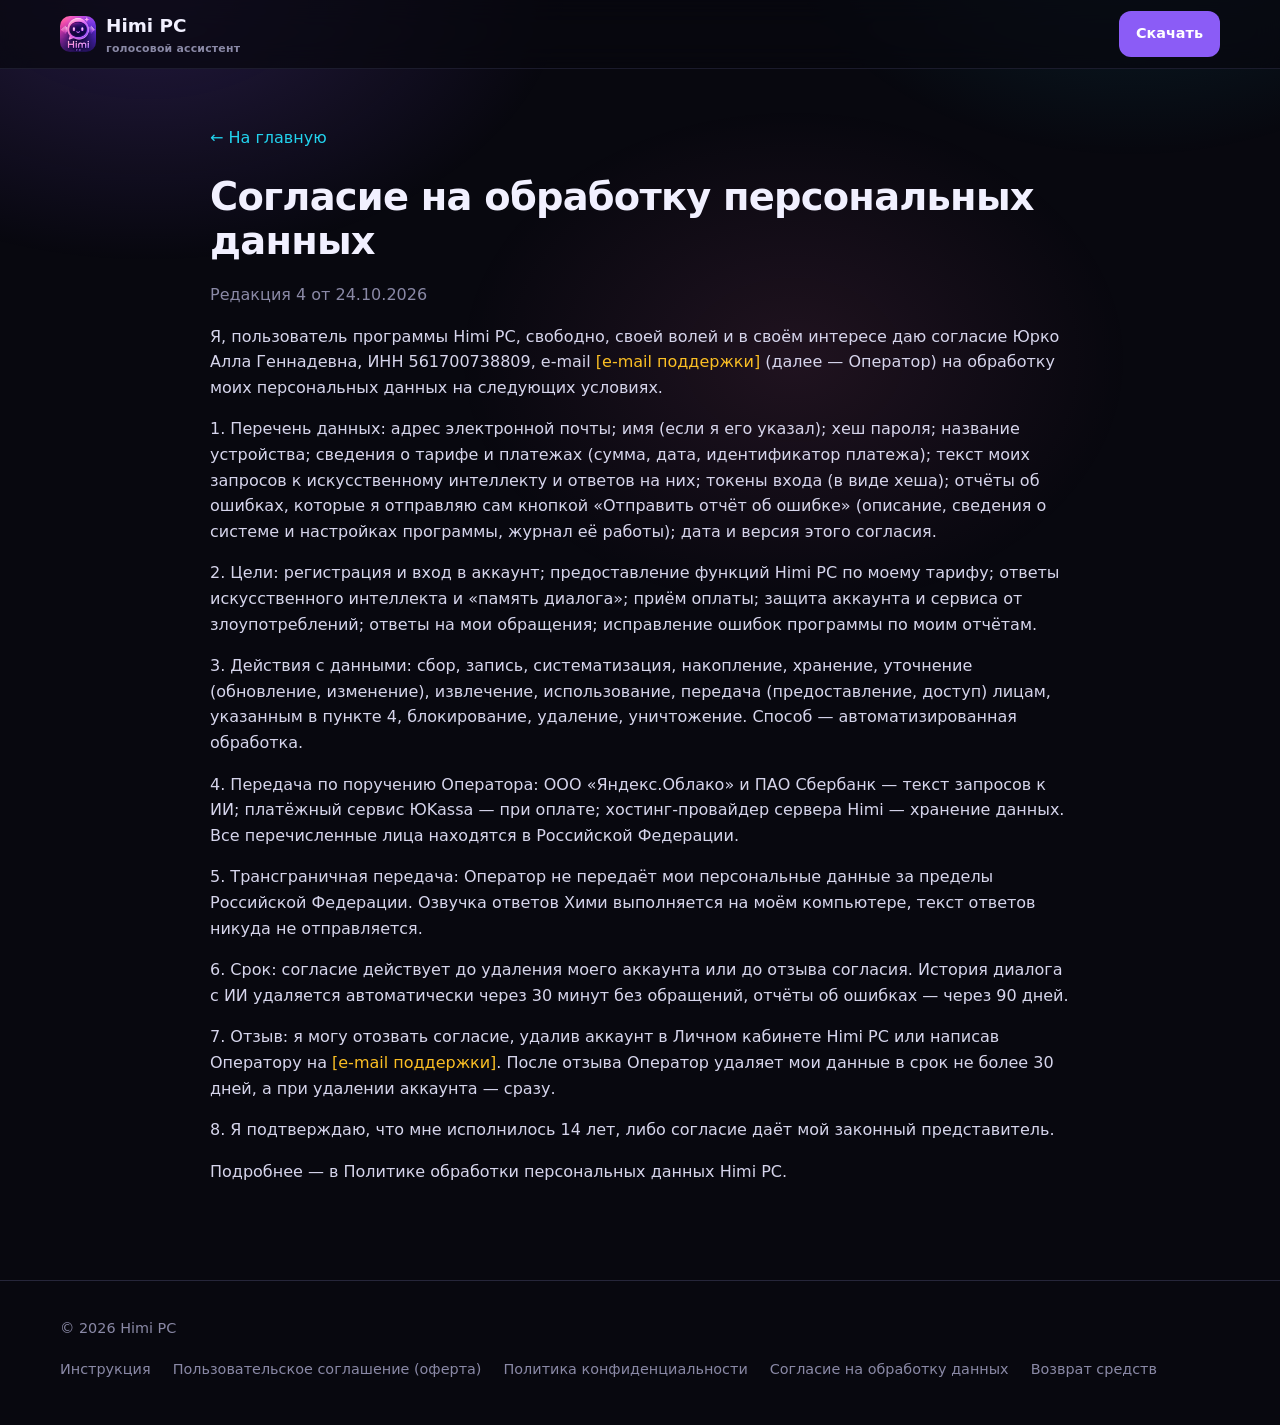
==== consent.html @ 586cf4ed "Сайт Himi PC" ====
<!doctype html>
<html lang="ru">
<head>
  <meta charset="utf-8">
  <meta http-equiv="Content-Security-Policy" content="default-src 'self'; script-src 'self'; style-src 'self'; img-src 'self' data:; font-src 'self'; connect-src 'none'; object-src 'none'; base-uri 'none'; form-action 'none'">
  <meta name="referrer" content="no-referrer">
  <meta name="viewport" content="width=device-width, initial-scale=1">
  <title>Согласие на обработку персональных данных — Himi PC</title>
  <meta name="theme-color" content="#08080F">
  <link rel="icon" href="assets/logo.ico">
  <link rel="stylesheet" href="style.css">
</head>
<body>
<div class="glow" aria-hidden="true"></div>
<header class="header">
  <div class="wrap">
    <a class="brand" href="index.html">
      <img src="assets/logo_64.png" alt="" width="36" height="36">
      <span>Himi PC<small>голосовой ассистент</small></span>
    </a>
    <a class="btn btn-sm ml-auto" href="index.html#download">Скачать</a>
  </div>
</header>
<main class="doc">
  <div class="wrap">
    <a class="back" href="index.html">← На главную</a>
    <h1>Согласие на обработку персональных данных</h1>
    <p class="edition">Редакция 4 от 24.10.2026</p>
    <p>Я, пользователь программы Himi PC, свободно, своей волей и в своём интересе даю согласие Юрко Алла Геннадевна, ИНН 561700738809, e-mail <span class="todo">[e-mail поддержки]</span> (далее — Оператор) на обработку моих персональных данных на следующих условиях.</p>
    <p>1. Перечень данных: адрес электронной почты; имя (если я его указал); хеш пароля; название устройства; сведения о тарифе и платежах (сумма, дата, идентификатор платежа); текст моих запросов к искусственному интеллекту и ответов на них; токены входа (в виде хеша); отчёты об ошибках, которые я отправляю сам кнопкой «Отправить отчёт об ошибке» (описание, сведения о системе и настройках программы, журнал её работы); дата и версия этого согласия.</p>
    <p>2. Цели: регистрация и вход в аккаунт; предоставление функций Himi PC по моему тарифу; ответы искусственного интеллекта и «память диалога»; приём оплаты; защита аккаунта и сервиса от злоупотреблений; ответы на мои обращения; исправление ошибок программы по моим отчётам.</p>
    <p>3. Действия с данными: сбор, запись, систематизация, накопление, хранение, уточнение (обновление, изменение), извлечение, использование, передача (предоставление, доступ) лицам, указанным в пункте 4, блокирование, удаление, уничтожение. Способ — автоматизированная обработка.</p>
    <p>4. Передача по поручению Оператора: ООО «Яндекс.Облако» и ПАО Сбербанк — текст запросов к ИИ; платёжный сервис ЮKassa — при оплате; хостинг-провайдер сервера Himi — хранение данных. Все перечисленные лица находятся в Российской Федерации.</p>
    <p>5. Трансграничная передача: Оператор не передаёт мои персональные данные за пределы Российской Федерации. Озвучка ответов Хими выполняется на моём компьютере, текст ответов никуда не отправляется.</p>
    <p>6. Срок: согласие действует до удаления моего аккаунта или до отзыва согласия. История диалога с ИИ удаляется автоматически через 30 минут без обращений, отчёты об ошибках — через 90 дней.</p>
    <p>7. Отзыв: я могу отозвать согласие, удалив аккаунт в Личном кабинете Himi PC или написав Оператору на <span class="todo">[e-mail поддержки]</span>. После отзыва Оператор удаляет мои данные в срок не более 30 дней, а при удалении аккаунта — сразу.</p>
    <p>8. Я подтверждаю, что мне исполнилось 14 лет, либо согласие даёт мой законный представитель.</p>
    <p>Подробнее — в Политике обработки персональных данных Himi PC.</p>
  </div>
</main>
<footer class="footer">
  <div class="wrap">
    <div>© 2026 Himi PC</div>
    <nav aria-label="Документы">
      <a href="guide.html">Инструкция</a>
      <a href="terms.html">Пользовательское соглашение (оферта)</a>
      <a href="privacy.html">Политика конфиденциальности</a>
      <a href="consent.html">Согласие на обработку данных</a>
      <a href="terms.html#refund">Возврат средств</a>
    </nav>
  </div>
</footer>
</body>
</html>
---- style.css ----
/* Himi — сайт. Цвета те же, что в приложении (client/ui/theme.py).
   Только системные шрифты и ни одного внешнего ресурса: никакие данные посетителей
   не уходят третьим лицам (152-ФЗ), сайт быстрый и работает без интернета-CDN. */

:root {
  --bg: #08080F;
  --bg-2: #0C0C16;
  --surface: #11111C;
  --surface-2: #1A1A2A;
  --surface-3: #232338;
  --border: #26263A;
  --text: #F1F0FF;
  --muted: #8A89A6;
  --dim: #5C5B78;
  --accent: #8B5CF6;
  --accent-hover: #7C3AED;
  --neon: #22D3EE;
  --pink: #F472B6;
  --ok: #34F5A4;
  --warn: #FBBF24;
  --radius: 18px;
  --radius-sm: 12px;
  --font: "Segoe UI Variable", "Segoe UI", system-ui, -apple-system, Roboto, "Helvetica Neue", Arial, sans-serif;
  --wrap: 1160px;
}

* { box-sizing: border-box; }
html { scroll-behavior: smooth; scroll-padding-top: 84px; }
body {
  margin: 0;
  background: var(--bg);
  color: var(--text);
  font-family: var(--font);
  font-size: 16px;
  line-height: 1.6;
  -webkit-font-smoothing: antialiased;
  overflow-x: hidden;
}
img { max-width: 100%; display: block; }
a { color: var(--neon); text-decoration: none; }
a:hover { text-decoration: underline; }
h1, h2, h3 { line-height: 1.15; margin: 0 0 .5em; letter-spacing: -.02em; }
h1 { font-size: clamp(2.3rem, 5.4vw, 4rem); font-weight: 800; }
h2 { font-size: clamp(1.7rem, 3.4vw, 2.5rem); font-weight: 800; }
h3 { font-size: 1.15rem; font-weight: 700; }
p { margin: 0 0 1em; }
.wrap { width: min(var(--wrap), 100% - 32px); margin-inline: auto; }
.muted { color: var(--muted); }
.grad {
  background: linear-gradient(90deg, var(--neon), var(--accent) 50%, var(--pink));
  -webkit-background-clip: text; background-clip: text; color: transparent;
}
.skip { position: absolute; left: -999px; top: 0; }
.skip:focus { left: 16px; top: 16px; z-index: 100; background: var(--accent); color: #fff; padding: 8px 14px; border-radius: 8px; }
:focus-visible { outline: 2px solid var(--neon); outline-offset: 3px; border-radius: 6px; }

/* ---------- фон: мягкое неоновое свечение ---------- */
.glow {
  position: fixed; inset: -20% -10% auto; height: 900px; z-index: -1; pointer-events: none;
  background:
    radial-gradient(600px 400px at 18% 18%, rgba(139, 92, 246, .22), transparent 70%),
    radial-gradient(520px 380px at 82% 8%, rgba(34, 211, 238, .14), transparent 70%),
    radial-gradient(480px 360px at 60% 60%, rgba(244, 114, 182, .10), transparent 70%);
}

/* ---------- шапка ---------- */
.header {
  position: sticky; top: 0; z-index: 50;
  background: rgba(8, 8, 15, .72);
  backdrop-filter: blur(14px); -webkit-backdrop-filter: blur(14px);
  border-bottom: 1px solid rgba(38, 38, 58, .7);
}
.header .wrap { display: flex; align-items: center; gap: 24px; height: 68px; }
.brand { display: flex; align-items: center; gap: 10px; color: var(--text); font-weight: 800; font-size: 1.15rem; }
.brand:hover { text-decoration: none; }
.brand img { width: 36px; height: 36px; border-radius: 10px; }
.brand small { display: block; font-size: .68rem; font-weight: 600; color: var(--muted); letter-spacing: .02em; }
.nav { display: flex; gap: 22px; margin-left: auto; }
.nav a { color: var(--muted); font-weight: 600; font-size: .95rem; }
.nav a:hover { color: var(--text); text-decoration: none; }
.menu-btn { display: none; margin-left: auto; background: none; border: 1px solid var(--border); color: var(--text);
  border-radius: 10px; width: 42px; height: 42px; font-size: 1.2rem; cursor: pointer; }

/* ---------- кнопки ---------- */
.btn {
  display: inline-flex; align-items: center; justify-content: center; gap: 10px;
  padding: 14px 24px; border-radius: 14px; font-weight: 700; font-size: 1rem;
  border: 1px solid transparent; cursor: pointer; transition: transform .15s, box-shadow .2s, background .2s;
  color: #fff; background: var(--accent); text-decoration: none;
}
.btn:hover { text-decoration: none; transform: translateY(-1px); background: var(--accent-hover);
  box-shadow: 0 10px 34px rgba(139, 92, 246, .45); }
.btn-ghost { background: transparent; border-color: var(--border); color: var(--text); }
.btn-ghost:hover { background: var(--surface-2); box-shadow: none; }
.btn-sm { padding: 10px 16px; font-size: .9rem; border-radius: 12px; }
.header .btn-sm { flex-shrink: 0; }

/* ---------- первый экран ---------- */
.hero { padding: 72px 0 56px; }
.hero .wrap { display: grid; grid-template-columns: 1.15fr .85fr; gap: 48px; align-items: center; }
.badge {
  display: inline-flex; align-items: center; gap: 8px; padding: 6px 12px; border-radius: 999px;
  background: rgba(34, 211, 238, .08); border: 1px solid rgba(34, 211, 238, .25);
  color: var(--neon); font-size: .85rem; font-weight: 700; margin-bottom: 20px;
}
.badge::before { content: ""; width: 8px; height: 8px; border-radius: 50%; background: var(--neon);
  box-shadow: 0 0 10px var(--neon); animation: pulse 2s infinite; }
.lead { font-size: 1.2rem; color: var(--muted); max-width: 34em; }
.hero-actions { display: flex; flex-wrap: wrap; gap: 12px; margin: 28px 0 14px; }
.hero-note { font-size: .88rem; color: var(--dim); }

/* окно программы — копия настоящего интерфейса Himi PC (client/ui/app.py, theme.py) */
.hero .wrap { grid-template-columns: .95fr 1.05fr; }
.hero h1 { font-size: clamp(2.2rem, 4.1vw, 3.3rem); }
.app-window {
  position: relative; width: 100%; max-width: 640px; justify-self: end;
  background: var(--bg); border: 1px solid #2C2C44; border-radius: 14px; overflow: hidden;
  box-shadow: 0 0 0 1px rgba(139, 92, 246, .12), 0 30px 80px rgba(0, 0, 0, .55), 0 0 90px rgba(139, 92, 246, .22);
  font-size: 13px; line-height: 1.45;
}
.aw-title { display: flex; align-items: center; height: 34px; padding: 0 0 0 14px; background: #101019;
  border-bottom: 1px solid var(--border); color: #CFCDE6; font-size: 12px; }
.aw-controls { margin-left: auto; display: flex; height: 100%; }
.aw-controls i { font-style: normal; width: 42px; display: grid; place-items: center; color: var(--muted); }
.aw-body { display: grid; grid-template-columns: 150px 1fr; height: 400px; }
.aw-side { background: var(--bg-2); border-right: 1px solid var(--border); padding: 16px 10px 12px; display: flex; flex-direction: column; }
.aw-brand { font-weight: 800; font-size: 15px; padding: 0 6px 16px; }
.aw-brand small { display: block; font-size: 10px; color: var(--pink); font-weight: 600; }
.aw-menu { display: grid; gap: 4px; }
.aw-menu span { padding: 8px 10px; border-radius: 10px; color: var(--muted); font-size: 12.5px; }
.aw-menu .on { background: var(--surface-3); color: var(--text); box-shadow: inset 2px 0 0 var(--neon); }
.aw-status { margin-top: auto; display: flex; align-items: center; gap: 8px; padding: 9px 10px; border-radius: 12px;
  border: 1px solid var(--border); background: var(--surface); font-size: 11px; color: #CFCDE6; }
.aw-dot { width: 10px; height: 10px; border-radius: 50%; flex-shrink: 0; background: var(--neon);
  box-shadow: 0 0 10px var(--neon), 0 0 20px rgba(34, 211, 238, .5); animation: breathe 2.4s ease-in-out infinite; }
.aw-status.busy .aw-dot { background: var(--accent); box-shadow: 0 0 10px var(--accent), 0 0 20px rgba(139, 92, 246, .55); }
.aw-main { display: flex; flex-direction: column; min-width: 0; padding: 14px 16px 14px; }
.aw-head { display: flex; align-items: center; gap: 8px; margin-bottom: 10px; }
.aw-head b { font-size: 17px; margin-right: auto; }
.aw-chip { font-size: 10.5px; font-weight: 700; padding: 3px 9px; border-radius: 8px; color: #B99CFF; background: rgba(139, 92, 246, .16); }
.aw-chip.pink { color: var(--pink); background: rgba(244, 114, 182, .12); }
.aw-chat { flex: 1; display: flex; flex-direction: column; justify-content: flex-end; gap: 9px; overflow: hidden;
  padding: 12px; border-radius: 14px; border: 1px solid var(--border); background: rgba(17, 17, 28, .7); }
.aw-input { display: flex; align-items: center; gap: 10px; margin-top: 10px; padding: 7px 7px 7px 14px; border-radius: 14px;
  border: 1px solid var(--border); background: var(--surface); }
.aw-input span:first-child { flex: 1; min-width: 0; white-space: nowrap; overflow: hidden; text-overflow: ellipsis; }
.aw-placeholder { color: var(--dim); }
.aw-typing { color: var(--text); }
.aw-typing::after { content: "▍"; color: var(--neon); animation: pulse 1s steps(2) infinite; }
.aw-send { width: 32px; height: 28px; border-radius: 10px; display: grid; place-items: center; background: var(--accent); color: #fff; font-size: 12px; }

/* ---------- секции ---------- */
section { padding: 80px 0; }
.section-head { max-width: 720px; margin-bottom: 40px; }
.section-head p { color: var(--muted); font-size: 1.08rem; }
.eyebrow { color: var(--neon); font-weight: 800; font-size: .82rem; letter-spacing: .12em; text-transform: uppercase; margin-bottom: 10px; }

.card {
  background: linear-gradient(180deg, rgba(26, 26, 42, .55), rgba(17, 17, 28, .9));
  border: 1px solid var(--border); border-radius: var(--radius); padding: 26px;
}
.grid { display: grid; gap: 18px; }
.grid-3 { grid-template-columns: repeat(3, 1fr); }
.grid-2 { grid-template-columns: repeat(2, 1fr); }

.feature .icon {
  width: 46px; height: 46px; border-radius: 14px; display: grid; place-items: center; font-size: 1.35rem;
  background: rgba(139, 92, 246, .14); border: 1px solid rgba(139, 92, 246, .35); margin-bottom: 16px;
}
.feature p { color: var(--muted); margin: 0; font-size: .97rem; }
.feature.cyan .icon { background: rgba(34, 211, 238, .1); border-color: rgba(34, 211, 238, .35); }
.feature.pink .icon { background: rgba(244, 114, 182, .1); border-color: rgba(244, 114, 182, .35); }

/* ---------- демо-чат ---------- */
.msg { max-width: 82%; padding: 8px 12px; border-radius: 14px; animation: pop .35s ease; }
.msg.user { align-self: flex-end; background: #2B1F5C; border: 1px solid rgba(139, 92, 246, .6); }
.msg.himi { align-self: flex-start; background: var(--surface-2); border: 1px solid var(--border); }
.msg.himi b { display: block; color: var(--neon); font-size: 10.5px; margin-bottom: 1px; }
.cmd-list { list-style: none; padding: 0; margin: 0; display: grid; grid-template-columns: repeat(3, 1fr); gap: 14px; }
.cmd-list li { padding: 18px 20px; border-radius: var(--radius-sm); background: var(--surface); border: 1px solid var(--border);
  display: grid; gap: 4px; }
.cmd-list code { color: var(--neon); font-family: inherit; font-weight: 700; }
.cmd-list span { color: var(--muted); font-size: .93rem; }

/* ---------- приватность ---------- */
.privacy-strip { display: grid; grid-template-columns: repeat(4, 1fr); gap: 18px; }
.privacy-strip .card { padding: 22px; }
.privacy-strip strong { display: block; font-size: 1.05rem; margin-bottom: 6px; }
.privacy-strip span { color: var(--muted); font-size: .93rem; }

/* ---------- тарифы ---------- */
.plans { display: grid; grid-template-columns: repeat(3, 1fr); gap: 18px; align-items: stretch; }
.plan { display: flex; flex-direction: column; position: relative; }
.plan h3 { font-size: 1.25rem; }
.price { font-size: 2.4rem; font-weight: 800; margin: 6px 0 2px; }
.price small { font-size: 1rem; color: var(--muted); font-weight: 600; }
.plan .period { color: var(--muted); font-size: .9rem; margin-bottom: 18px; }
.plan ul { list-style: none; padding: 0; margin: 0 0 24px; display: grid; gap: 9px; flex: 1; }
.plan li { padding-left: 26px; position: relative; color: #D6D5EC; font-size: .96rem; }
.plan li::before { content: "✓"; position: absolute; left: 0; color: var(--ok); font-weight: 800; }
.plan.pro { border-color: rgba(139, 92, 246, .7); box-shadow: 0 0 0 1px rgba(139, 92, 246, .25), 0 20px 60px rgba(139, 92, 246, .18); }
.plan.streamer { border-color: rgba(244, 114, 182, .55); }
.plan .tag { position: absolute; top: -12px; right: 20px; background: var(--accent); color: #fff; font-size: .75rem;
  font-weight: 800; padding: 4px 10px; border-radius: 999px; }
.plan.pro h3 { color: #B99CFF; }
.plan.streamer h3 { color: var(--pink); }
.packs { margin-top: 18px; display: grid; grid-template-columns: 1.2fr 1fr 1fr; gap: 18px; align-items: center; }
.packs .price { font-size: 1.8rem; }
.pay-methods { display: flex; flex-wrap: wrap; gap: 10px; margin-top: 22px; }
.pay-methods span { padding: 8px 14px; border-radius: 10px; border: 1px solid var(--border); background: var(--surface);
  color: var(--muted); font-size: .88rem; font-weight: 600; }

/* ---------- как получить ---------- */
.steps { counter-reset: s; display: grid; grid-template-columns: repeat(4, 1fr); gap: 18px; }
.step { position: relative; padding-top: 58px; }
.step::before { counter-increment: s; content: counter(s); position: absolute; top: 22px; left: 26px; width: 30px; height: 30px;
  border-radius: 50%; display: grid; place-items: center; font-weight: 800; font-size: .9rem; color: #04121A; background: var(--neon); }
.step p { color: var(--muted); margin: 0; font-size: .95rem; }

/* ---------- скачать ---------- */
.download .card { display: grid; grid-template-columns: auto 1fr auto; gap: 28px; align-items: center; padding: 32px; }
.dl-icon { width: 72px; height: 72px; border-radius: 20px; display: grid; place-items: center; font-size: 1.9rem;
  color: var(--neon); background: rgba(34, 211, 238, .08); border: 1px solid rgba(34, 211, 238, .3);
  box-shadow: 0 0 40px rgba(34, 211, 238, .15); }
.download .meta { color: var(--muted); font-size: .93rem; margin: 0; }
.sysreq { margin-top: 18px; }
.sysreq li { color: var(--muted); }
.hash { font-family: Consolas, "Cascadia Mono", monospace; font-size: .8rem; color: var(--dim); word-break: break-all; }

/* ---------- FAQ ---------- */
.faq { display: grid; gap: 12px; max-width: 860px; }
.faq details { background: var(--surface); border: 1px solid var(--border); border-radius: var(--radius-sm); padding: 4px 20px; }
.faq summary { cursor: pointer; padding: 14px 0; font-weight: 700; list-style: none; display: flex; justify-content: space-between; gap: 16px; }
.faq summary::-webkit-details-marker { display: none; }
.faq summary::after { content: "+"; color: var(--neon); font-size: 1.3rem; line-height: 1; transition: transform .2s; }
.faq details[open] summary::after { transform: rotate(45deg); }
.faq details p { color: var(--muted); }

/* ---------- контакты / подвал ---------- */
.contacts .card { display: grid; grid-template-columns: 1fr 1fr; gap: 28px; }
.req { display: grid; grid-template-columns: max-content 1fr; gap: 6px 18px; margin: 0; font-size: .95rem; }
.req dt { color: var(--muted); }
.req dd { margin: 0; }
.todo { color: var(--warn); }
.footer { border-top: 1px solid var(--border); padding: 36px 0 44px; color: var(--muted); font-size: .9rem; }
.footer .wrap { display: flex; flex-wrap: wrap; gap: 18px 36px; justify-content: space-between; }
.footer nav { display: flex; flex-wrap: wrap; gap: 10px 22px; }
.footer a { color: var(--muted); }

/* ---------- страницы документов ---------- */
.doc { padding: 56px 0 80px; }
.doc .wrap { max-width: 860px; }
.doc h1 { font-size: clamp(1.7rem, 3.6vw, 2.4rem); }
.doc h2 { font-size: 1.25rem; margin-top: 2em; }
.doc p, .doc li { color: #D6D5EC; }
.doc .back { display: inline-block; margin-bottom: 24px; }
.doc .edition { color: var(--muted); }
/* Инструкция (guide.html): оглавление, таблицы сценариев, «это не баг» */
.doc .toc { display: flex; flex-wrap: wrap; gap: 8px; margin: 20px 0 8px; }
.doc .toc a { padding: 6px 14px; border: 1px solid var(--border); border-radius: 999px; background: var(--surface);
  color: var(--text); text-decoration: none; font-size: .92rem; }
.doc .toc a:hover { border-color: var(--accent); }
.doc .table-wrap { overflow-x: auto; margin: 16px 0; border: 1px solid var(--border); border-radius: var(--radius-sm); }
.doc table { width: 100%; border-collapse: collapse; min-width: 560px; font-size: .95rem; }
.doc th, .doc td { padding: 10px 14px; text-align: left; vertical-align: top; border-bottom: 1px solid var(--border); }
.doc th { background: var(--surface-2); color: var(--text); font-weight: 600; }
.doc td { color: #D6D5EC; }
.doc tr:last-child td { border-bottom: 0; }
.doc .facts dt { margin-top: 1.1em; font-weight: 600; color: var(--text); }
.doc .facts dd { margin: .3em 0 0; color: #D6D5EC; }

/* ---------- анимации ---------- */
.reveal { opacity: 0; transform: translateY(18px); transition: opacity .6s ease, transform .6s ease; }
.reveal.in { opacity: 1; transform: none; }
@keyframes breathe { 50% { transform: scale(1.08); opacity: .8; } }
@keyframes pulse { 50% { opacity: .35; } }
@keyframes pop { from { opacity: 0; transform: translateY(8px); } }
@media (prefers-reduced-motion: reduce) {
  *, *::before, *::after { animation: none !important; transition: none !important; }
  .reveal { opacity: 1; transform: none; }
}

/* ---------- адаптив ---------- */
@media (max-width: 980px) {
  .hero .wrap { grid-template-columns: 1fr; }
  .app-window { justify-self: center; }
  .grid-3, .plans, .privacy-strip, .steps, .cmd-list { grid-template-columns: repeat(2, 1fr); }
  .packs { grid-template-columns: 1fr 1fr; }
  .packs > :first-child { grid-column: 1 / -1; }
  .contacts .card { grid-template-columns: 1fr; }
}
@media (max-width: 760px) {
  .nav { display: none; position: absolute; top: 68px; left: 0; right: 0; flex-direction: column; gap: 0;
    background: rgba(8, 8, 15, .97); border-bottom: 1px solid var(--border); padding: 8px 16px 16px; }
  .nav.open { display: flex; }
  .nav a { padding: 12px 0; border-bottom: 1px solid var(--border); }
  .menu-btn { display: block; }
  .header .btn-sm { display: none; }
  section { padding: 60px 0; }
  .hero { padding-top: 40px; }
  .grid-3, .grid-2, .plans, .privacy-strip, .steps, .packs, .cmd-list { grid-template-columns: 1fr; }
  .aw-body { grid-template-columns: 1fr; height: 340px; }
  .aw-side { display: none; }
  .aw-chip.pink { display: none; }
  .download .card { grid-template-columns: 1fr; text-align: center; justify-items: center; }
  .req { grid-template-columns: 1fr; }
  .req dd { margin-bottom: 8px; }
}

/* утилиты вместо style="…" (их запрещает CSP) */
.ml-auto{margin-left:auto}
.m-0{margin:0}
.mb-tight{margin-bottom:.2em}
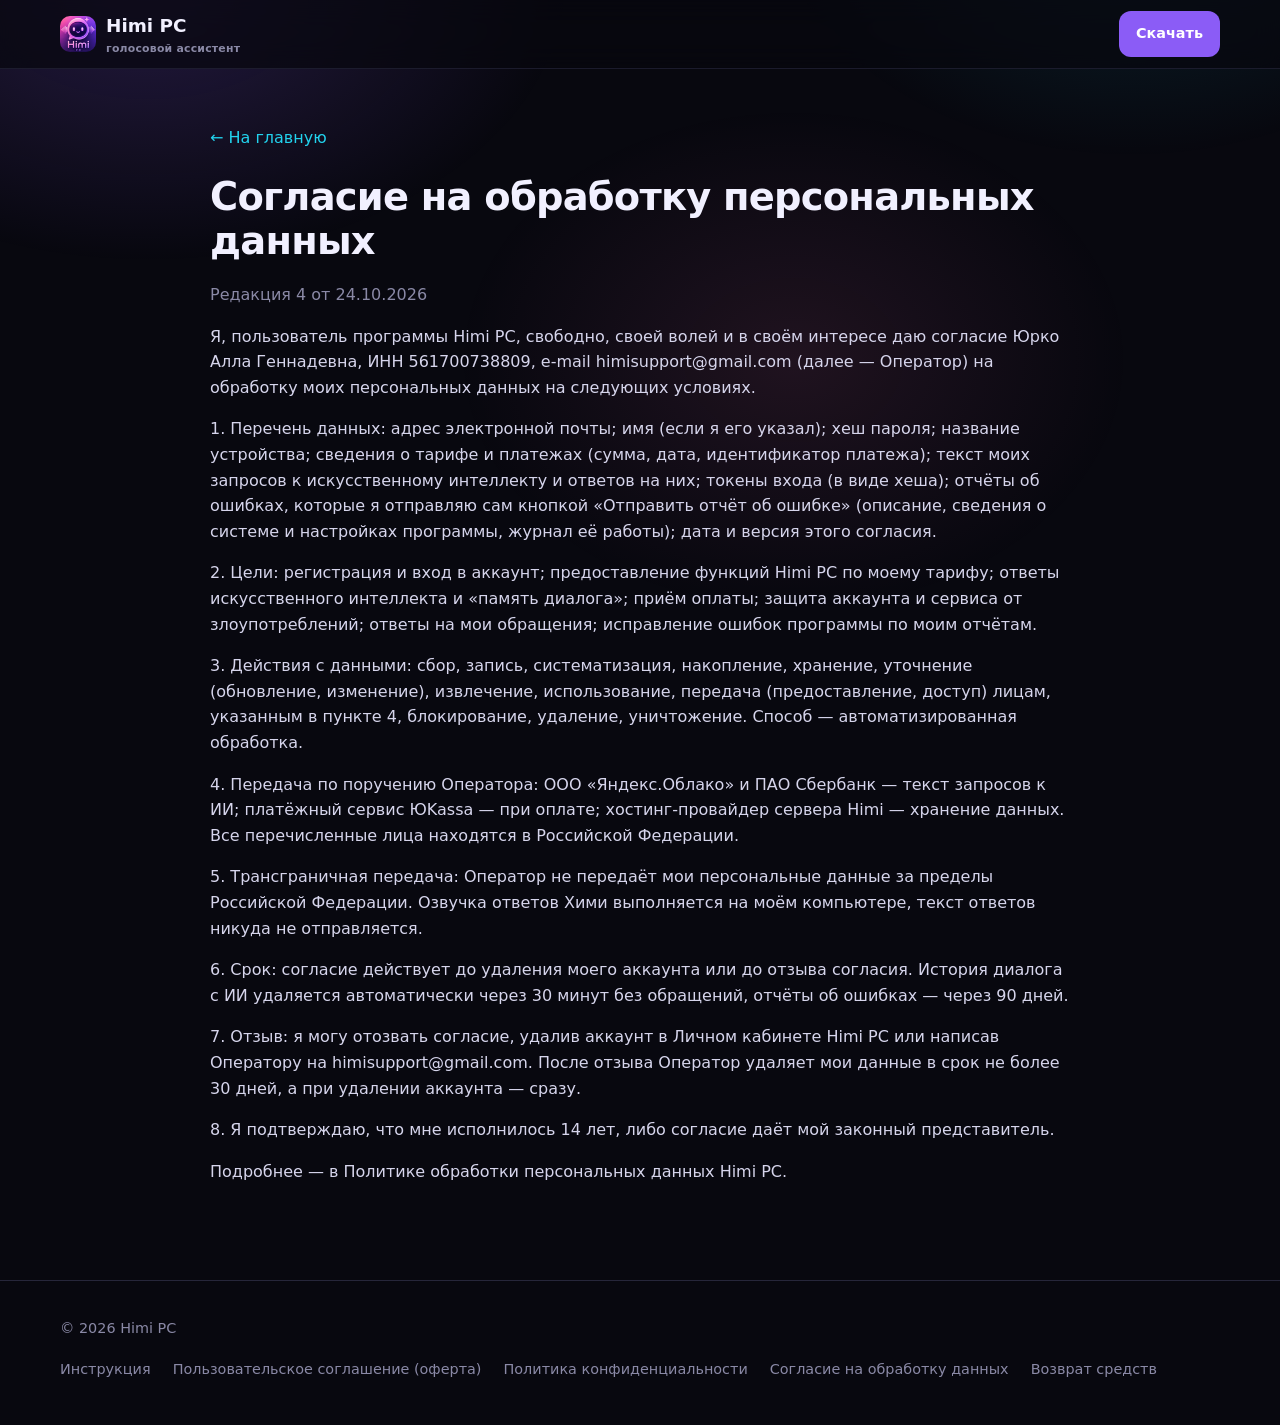
==== commit 0a67ee6b: "Почта поддержки, реквизиты" ====
--- a/consent.html
+++ b/consent.html
@@ -26,14 +26,14 @@
     <a class="back" href="index.html">← На главную</a>
     <h1>Согласие на обработку персональных данных</h1>
     <p class="edition">Редакция 4 от 24.10.2026</p>
-    <p>Я, пользователь программы Himi PC, свободно, своей волей и в своём интересе даю согласие Юрко Алла Геннадевна, ИНН 561700738809, e-mail <span class="todo">[e-mail поддержки]</span> (далее — Оператор) на обработку моих персональных данных на следующих условиях.</p>
+    <p>Я, пользователь программы Himi PC, свободно, своей волей и в своём интересе даю согласие Юрко Алла Геннадевна, ИНН 561700738809, e-mail himisupport@gmail.com (далее — Оператор) на обработку моих персональных данных на следующих условиях.</p>
     <p>1. Перечень данных: адрес электронной почты; имя (если я его указал); хеш пароля; название устройства; сведения о тарифе и платежах (сумма, дата, идентификатор платежа); текст моих запросов к искусственному интеллекту и ответов на них; токены входа (в виде хеша); отчёты об ошибках, которые я отправляю сам кнопкой «Отправить отчёт об ошибке» (описание, сведения о системе и настройках программы, журнал её работы); дата и версия этого согласия.</p>
     <p>2. Цели: регистрация и вход в аккаунт; предоставление функций Himi PC по моему тарифу; ответы искусственного интеллекта и «память диалога»; приём оплаты; защита аккаунта и сервиса от злоупотреблений; ответы на мои обращения; исправление ошибок программы по моим отчётам.</p>
     <p>3. Действия с данными: сбор, запись, систематизация, накопление, хранение, уточнение (обновление, изменение), извлечение, использование, передача (предоставление, доступ) лицам, указанным в пункте 4, блокирование, удаление, уничтожение. Способ — автоматизированная обработка.</p>
     <p>4. Передача по поручению Оператора: ООО «Яндекс.Облако» и ПАО Сбербанк — текст запросов к ИИ; платёжный сервис ЮKassa — при оплате; хостинг-провайдер сервера Himi — хранение данных. Все перечисленные лица находятся в Российской Федерации.</p>
     <p>5. Трансграничная передача: Оператор не передаёт мои персональные данные за пределы Российской Федерации. Озвучка ответов Хими выполняется на моём компьютере, текст ответов никуда не отправляется.</p>
     <p>6. Срок: согласие действует до удаления моего аккаунта или до отзыва согласия. История диалога с ИИ удаляется автоматически через 30 минут без обращений, отчёты об ошибках — через 90 дней.</p>
-    <p>7. Отзыв: я могу отозвать согласие, удалив аккаунт в Личном кабинете Himi PC или написав Оператору на <span class="todo">[e-mail поддержки]</span>. После отзыва Оператор удаляет мои данные в срок не более 30 дней, а при удалении аккаунта — сразу.</p>
+    <p>7. Отзыв: я могу отозвать согласие, удалив аккаунт в Личном кабинете Himi PC или написав Оператору на himisupport@gmail.com. После отзыва Оператор удаляет мои данные в срок не более 30 дней, а при удалении аккаунта — сразу.</p>
     <p>8. Я подтверждаю, что мне исполнилось 14 лет, либо согласие даёт мой законный представитель.</p>
     <p>Подробнее — в Политике обработки персональных данных Himi PC.</p>
   </div>
